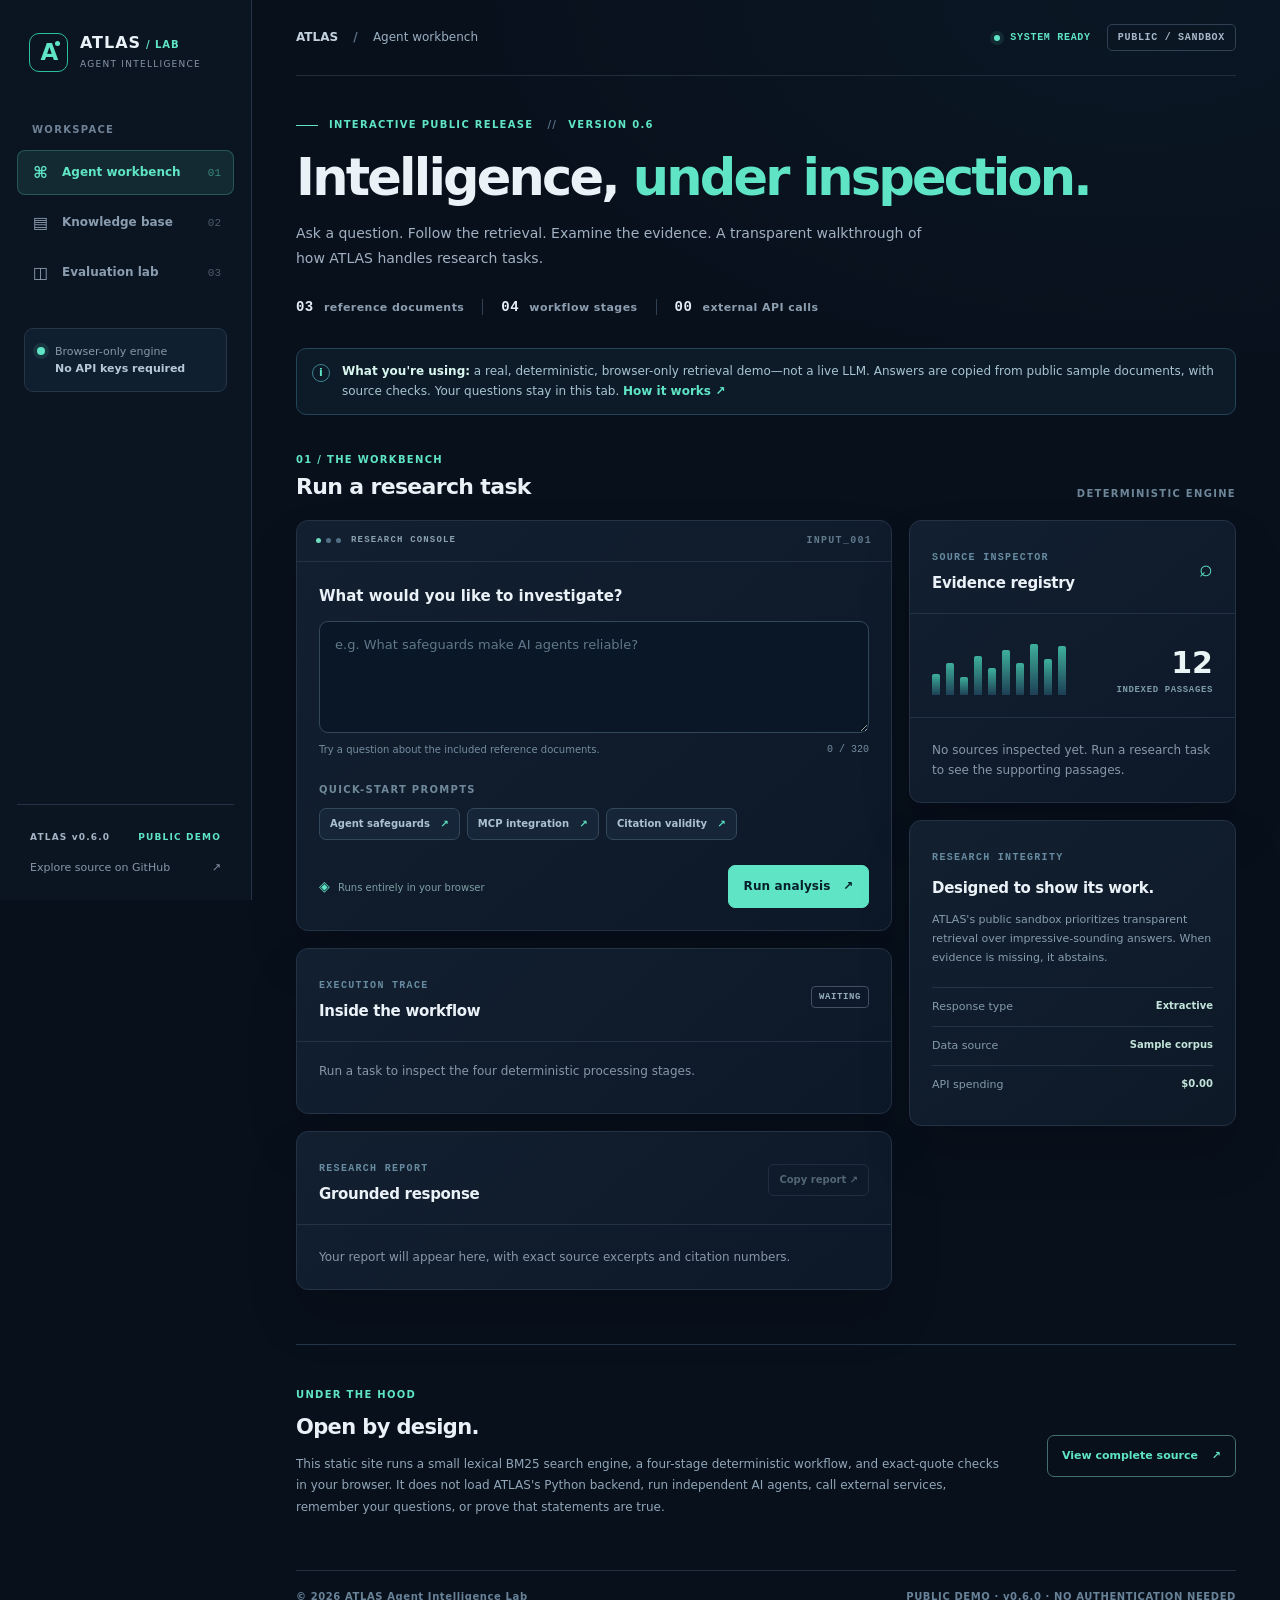
==== docs/index.html @ 7e36d21d "feat: ATLAS v0.6 browser workspace and public demo" ====
<!doctype html>
<html lang="en">
<head>
  <meta charset="utf-8">
  <meta name="viewport" content="width=device-width, initial-scale=1">
  <meta name="theme-color" content="#07101b">
  <meta name="description" content="Try the ATLAS Agent Intelligence Lab public demo: inspect document retrieval, evidence audit, and research workflow directly in your browser.">
  <meta name="referrer" content="no-referrer">
  <title>ATLAS — Public Research Demo</title>
  <link rel="icon" href="./demo/favicon.svg" type="image/svg+xml">
  <link rel="stylesheet" href="./demo/styles.css">
  <script defer src="./demo/corpus.js"></script>
  <script defer src="./demo/engine.js"></script>
  <script defer src="./demo/app.js"></script>
</head>
<body>
  <a href="#main" class="skip-link">Skip to content</a>
  <div class="shell">
    <aside class="sidebar" aria-label="Site navigation">
      <div class="brand"><span class="brand-mark" aria-hidden="true">A<span class="brand-dot"></span></span><div><div class="brand-name">ATLAS<span class="brand-sup">/ LAB</span></div><div class="brand-sub">AGENT INTELLIGENCE</div></div></div>
      <div class="nav-caption">WORKSPACE</div>
      <nav class="nav" aria-label="Demo sections">
        <button class="nav-link active" type="button" data-tab="workbench" aria-current="page"><span class="nav-icon">⌘</span> Agent workbench <span class="nav-key">01</span></button>
        <button class="nav-link" type="button" data-tab="knowledge"><span class="nav-icon">▤</span> Knowledge base <span class="nav-key">02</span></button>
        <button class="nav-link" type="button" data-tab="evaluation"><span class="nav-icon">◫</span> Evaluation lab <span class="nav-key">03</span></button>
      </nav>
      <div class="sidebar-info"><div class="info-pulse"></div><span>Browser-only engine<br><strong>No API keys required</strong></span></div>
      <div class="sidebar-bottom"><div class="version">ATLAS v0.6.0 <span>PUBLIC DEMO</span></div><a href="https://github.com/chesswiz263-hub/altas-agent-lab" target="_blank" rel="noopener noreferrer" class="external-link">Explore source on GitHub <span aria-hidden="true">↗</span></a></div>
    </aside>
    <main id="main" class="main">
      <header class="topbar"><div class="breadcrumb">ATLAS <span>/</span> <span id="breadcrumb-tab">Agent workbench</span></div><div class="top-right"><span class="online"><span class="online-dot"></span> SYSTEM READY</span><span class="session-tag">PUBLIC / SANDBOX</span></div></header>
      <section class="hero">
        <div class="eyebrow"><span class="eyebrow-line"></span> INTERACTIVE PUBLIC RELEASE <span class="separator">//</span> VERSION 0.6</div>
        <h1>Intelligence, <span>under inspection.</span></h1>
        <p>Ask a question. Follow the retrieval. Examine the evidence. A transparent walkthrough of how ATLAS handles research tasks.</p>
        <div class="hero-metrics" aria-label="Demo facts"><span><strong>03</strong> reference documents</span><i aria-hidden="true"></i><span><strong>04</strong> workflow stages</span><i aria-hidden="true"></i><span><strong>00</strong> external API calls</span></div>
      </section>
      <div class="truth-banner" role="note"><span class="truth-icon">i</span><div><strong>What you're using:</strong> a real, deterministic, browser-only retrieval demo—not a live LLM. Answers are copied from public sample documents, with source checks. Your questions stay in this tab. <a href="#about-demo" id="learn-link">How it works ↗</a></div></div>

      <section id="view-workbench" class="view" aria-labelledby="workbench-title">
        <div class="section-head"><div><div class="section-kicker">01 / THE WORKBENCH</div><h2 id="workbench-title">Run a research task</h2></div><span class="section-label">DETERMINISTIC ENGINE</span></div>
        <div class="work-grid">
          <div class="left-stack">
            <div class="panel prompt-panel"><div class="panel-top"><span class="dot-cluster"><i></i><i></i><i></i></span><span>RESEARCH CONSOLE</span><span class="panel-id">INPUT_001</span></div><form id="prompt-form"><label for="question">What would you like to investigate?</label><textarea id="question" maxlength="320" rows="3" spellcheck="true" placeholder="e.g. What safeguards make AI agents reliable?"></textarea><div class="prompt-meta"><span>Try a question about the included reference documents.</span><span id="char-count">0 / 320</span></div><div class="examples-title">QUICK-START PROMPTS</div><div class="prompt-chips"><button type="button" class="chip" data-question="What safeguards make tool-using agents reliable?">Agent safeguards <span>↗</span></button><button type="button" class="chip" data-question="How does MCP expose tools to AI applications?">MCP integration <span>↗</span></button><button type="button" class="chip" data-question="Why does a citation not prove an answer is correct?">Citation validity <span>↗</span></button></div><div class="prompt-actions"><div class="secure-note"><span>◈</span> Runs entirely in your browser</div><button id="run-button" type="submit" class="primary-btn">Run analysis <span aria-hidden="true">↗</span></button></div><p class="form-error" id="form-error" aria-live="polite"></p></form></div>
            <div class="panel trace-panel"><div class="panel-title-row"><div><span class="eyelabel">EXECUTION TRACE</span><h3>Inside the workflow</h3></div><span class="outline-badge" id="trace-state">WAITING</span></div><ol class="trace-list" id="trace-list" aria-live="polite"><li class="empty-trace">Run a task to inspect the four deterministic processing stages.</li></ol></div>
            <div class="panel report-panel" id="report-panel"><div class="panel-title-row"><div><span class="eyelabel">RESEARCH REPORT</span><h3>Grounded response</h3></div><button id="copy-report" class="subtle-btn" type="button" disabled>Copy report ↗</button></div><div id="report-body" class="report-empty">Your report will appear here, with exact source excerpts and citation numbers.</div><div id="report-foot" class="report-foot"></div></div>
          </div>
          <aside class="right-stack" aria-label="Evidence inspector"><div class="panel inspector-panel"><div class="panel-title-row"><div><span class="eyelabel">SOURCE INSPECTOR</span><h3>Evidence registry</h3></div><span class="inspector-icon">⌕</span></div><div class="inspector-top"><span class="mini-graph" aria-hidden="true"><i style="height:21px"></i><i style="height:32px"></i><i style="height:18px"></i><i style="height:39px"></i><i style="height:27px"></i><i style="height:45px"></i><i style="height:32px"></i><i style="height:51px"></i><i style="height:36px"></i><i style="height:49px"></i></span><div><strong>12</strong><span>INDEXED PASSAGES</span></div></div><div id="evidence-list" class="evidence-list"><div class="evidence-empty">No sources inspected yet. Run a research task to see the supporting passages.</div></div></div><div class="panel limitations"><span class="eyelabel">RESEARCH INTEGRITY</span><h3>Designed to show its work.</h3><p>ATLAS's public sandbox prioritizes transparent retrieval over impressive-sounding answers. When evidence is missing, it abstains.</p><div class="limit-line"><span>Response type</span><strong>Extractive</strong></div><div class="limit-line"><span>Data source</span><strong>Sample corpus</strong></div><div class="limit-line"><span>API spending</span><strong>$0.00</strong></div></div></aside>
        </div>
      </section>

      <section id="view-knowledge" class="view hidden" aria-labelledby="knowledge-title">
        <div class="section-head"><div><div class="section-kicker">02 / KNOWLEDGE BASE</div><h2 id="knowledge-title">Explore the source material</h2></div><span class="section-label">3 PUBLIC DOCUMENTS</span></div>
        <div class="panel content-panel"><p>These are the exact example guides shipped with ATLAS. The public demo indexes their 12 text passages in memory and never reads private documents. Expand any document to inspect its full contents.</p><div id="knowledge-list" class="knowledge-list"></div></div>
      </section>

      <section id="view-evaluation" class="view hidden" aria-labelledby="evaluation-title">
        <div class="section-head"><div><div class="section-kicker">03 / EVALUATION LAB</div><h2 id="evaluation-title">Measure what the demo does</h2></div><span class="section-label">SMALL DEMO BENCHMARK</span></div>
        <div class="panel content-panel eval-panel"><div class="eval-lead"><div><span class="eyelabel">SIX HAND-AUTHORED QUESTIONS</span><h3>Retrieval smoke test</h3><p>Checks whether the expected source appears in the top three results, and whether exact source snippets can be cited. These metrics do not measure truth or general intelligence.</p></div><button type="button" id="run-eval" class="primary-btn">Run evaluation ↗</button></div><div id="eval-output" class="eval-output"><p class="placeholder-eval">Run the benchmark to see per-question results and measurements.</p></div></div>
      </section>

      <section class="about" id="about-demo"><div><span class="section-kicker">UNDER THE HOOD</span><h2>Open by design.</h2><p>This static site runs a small lexical BM25 search engine, a four-stage deterministic workflow, and exact-quote checks in your browser. It does not load ATLAS's Python backend, run independent AI agents, call external services, remember your questions, or prove that statements are true.</p></div><a href="https://github.com/chesswiz263-hub/altas-agent-lab" target="_blank" rel="noopener noreferrer" class="repo-btn">View complete source <span>↗</span></a></section>
      <footer class="footer"><span>© 2026 ATLAS Agent Intelligence Lab</span><span>PUBLIC DEMO · v0.6.0 · NO AUTHENTICATION NEEDED</span></footer>
    </main>
  </div>
</body>
</html>
---- docs/demo/styles.css ----
:root{color-scheme:dark;--bg:#08101c;--surface:#101b2a;--surface2:#122133;--border:#243246;--muted:#8797a9;--text:#eaf1f7;--mint:#5fe5c5;--mint2:#2abf9e;--blue:#84b7ff;--soft:#c4d2df;--warn:#eab76a;--shadow:0 28px 50px rgba(0,0,0,.16)}
*{box-sizing:border-box}html{scroll-behavior:smooth}body{margin:0;background:var(--bg);color:var(--text);font:15px/1.6 Inter,ui-sans-serif,system-ui,-apple-system,BlinkMacSystemFont,"Segoe UI",sans-serif;-webkit-font-smoothing:antialiased}button,textarea{font:inherit}button{cursor:pointer}a{color:inherit}button:focus-visible,a:focus-visible,textarea:focus-visible,summary:focus-visible{outline:3px solid var(--mint);outline-offset:3px}.skip-link{position:absolute;z-index:100;top:-60px;left:15px;padding:12px;background:#fff;color:#000}.skip-link:focus{top:15px}.shell{display:grid;grid-template-columns:252px minmax(0,1fr);min-height:100vh}.sidebar{border-right:1px solid var(--border);background:#0b1522;display:flex;flex-direction:column;padding:29px 17px 23px;min-height:100vh;position:sticky;top:0;max-height:100vh}.brand{display:flex;align-items:center;gap:12px;padding:4px 12px 50px}.brand-mark{width:39px;height:39px;border:1px solid var(--mint2);border-radius:10px;display:flex;align-items:center;justify-content:center;font-size:23px;font-weight:850;color:var(--mint);position:relative;letter-spacing:-2px}.brand-dot{width:5px;height:5px;background:var(--mint);position:absolute;right:7px;top:7px;border-radius:50%}.brand-name{font-weight:850;letter-spacing:.06em;font-size:16px;line-height:1.1}.brand-sup{color:var(--mint);font-size:10px;margin-left:5px}.brand-sub{font-size:9px;color:var(--muted);letter-spacing:.14em;margin-top:5px}.nav-caption,.section-kicker,.eyelabel,.examples-title,.eyebrow,.section-label,.panel-top,.version,.panel-id{font-size:10px;font-weight:800;letter-spacing:.13em}.nav-caption{color:#6f8194;padding:0 15px 12px}.nav{display:flex;flex-direction:column;gap:5px}.nav-link{width:100%;border:1px solid transparent;border-radius:8px;background:transparent;color:#8a9db0;text-align:left;padding:12px 12px;display:flex;align-items:center;gap:11px;font-size:12px;font-weight:700;white-space:nowrap}.nav-link:hover{color:#e5f6f1;background:#122438}.nav-link.active{background:rgba(95,229,197,.1);border-color:rgba(95,229,197,.24);color:var(--mint)}.nav-icon{font-size:16px;width:21px;text-align:center;line-height:1}.nav-key{margin-left:auto;opacity:.5;font:11px ui-monospace,monospace}.sidebar-info{margin:32px 7px 0;padding:14px 12px;background:#101f2f;border:1px solid #243648;border-radius:9px;display:flex;gap:10px;color:var(--muted);font-size:11px;line-height:1.55}.sidebar-info strong{color:#b7c9d8;font-weight:600}.info-pulse,.online-dot{height:8px;width:8px;background:var(--mint);border-radius:50%;flex:none;box-shadow:0 0 0 4px rgba(95,229,197,.1);margin-top:4px}.sidebar-bottom{margin-top:auto;padding:25px 13px 0;border-top:1px solid var(--border)}.version{color:#a5b3c4;display:flex;justify-content:space-between;gap:8px;font-size:9px}.version span{color:var(--mint);font-size:9px}.external-link{display:flex;justify-content:space-between;font-size:11px;color:var(--muted);text-decoration:none;margin-top:15px}.external-link:hover{color:var(--mint)}.main{padding:0 44px;min-width:0;background:radial-gradient(ellipse 800px 450px at 86% 0,rgba(30,83,103,.10),transparent 85%),var(--bg)}.topbar{min-height:76px;border-bottom:1px solid #202d3c;display:flex;justify-content:space-between;align-items:center;gap:10px}.breadcrumb{font-size:12px;font-weight:700;color:var(--soft)}.breadcrumb>span:first-child{padding:0 11px;color:#587088}.breadcrumb>span:last-child{font-weight:500;color:#9aaec0}.top-right{display:flex;align-items:center;gap:16px}.online,.session-tag{font:700 10px ui-monospace,monospace;letter-spacing:.07em}.online{color:var(--mint);display:flex;align-items:center;gap:10px}.online-dot{height:6px;width:6px;margin:0}.session-tag{border:1px solid #314154;color:#a8b8c9;padding:7px 10px;border-radius:5px}.hero{padding:41px 0 30px}.eyebrow{color:var(--mint);display:flex;align-items:center;gap:11px}.eyebrow-line{height:1px;width:22px;background:var(--mint)}.separator{color:#567289;margin-left:3px}.hero h1{font-size:clamp(30px,4vw,51px);letter-spacing:-.055em;line-height:1.1;margin:17px 0 15px;font-weight:790}.hero h1 span{color:var(--mint)}.hero p{max-width:650px;color:#a1b1c2;margin:0;font-size:14px;line-height:1.75}.hero-metrics{display:flex;align-items:center;gap:18px;margin-top:26px;flex-wrap:wrap;color:#8c9eaf;font-size:11px;font-weight:600;letter-spacing:.04em}.hero-metrics strong{color:#e5f0f8;font-size:14px;margin-right:6px;font-family:ui-monospace,monospace}.hero-metrics i{height:16px;width:1px;background:#314154}.truth-banner{background:rgba(50,102,120,.12);border:1px solid #234557;display:flex;gap:12px;align-items:flex-start;border-radius:10px;padding:13px 15px;font-size:12px;color:#a7c5d0;line-height:1.6;margin-bottom:37px}.truth-banner strong{color:#d9f7ef}.truth-banner a{color:var(--mint);font-weight:700;text-decoration:none}.truth-icon{border:1px solid #3b8590;width:18px;height:18px;line-height:16px;border-radius:50%;text-align:center;color:var(--mint);font-size:11px;font-weight:800;flex:none;margin-top:2px}.section-head{display:flex;align-items:flex-end;justify-content:space-between;gap:10px;margin-bottom:18px}.section-kicker{color:var(--mint);margin-bottom:4px}.section-head h2,.about h2{font-size:22px;line-height:1.35;letter-spacing:-.03em;margin:0}.section-label{color:#6d8799}.work-grid{display:grid;grid-template-columns:minmax(0,1.55fr) minmax(270px,.85fr);gap:17px}.left-stack,.right-stack{display:flex;flex-direction:column;gap:17px;min-width:0}.panel{background:linear-gradient(140deg,rgba(19,32,48,.98),rgba(13,25,39,.98));border:1px solid var(--border);border-radius:12px;box-shadow:var(--shadow);overflow:hidden}.panel-top{height:41px;border-bottom:1px solid var(--border);display:flex;align-items:center;gap:10px;padding:0 19px;color:#8ba2b3;font-family:ui-monospace,monospace;font-size:9px}.dot-cluster{display:flex;gap:5px}.dot-cluster i{height:5px;width:5px;border-radius:50%;background:#517087}.dot-cluster i:first-child{background:#6edcbf}.panel-id{margin-left:auto;color:#60798b}.prompt-panel form{padding:22px}.prompt-panel label{display:block;font-size:15px;font-weight:750;margin-bottom:13px}.prompt-panel textarea{display:block;resize:vertical;min-height:112px;max-height:270px;width:100%;border:1px solid #34485a;background:#091727;border-radius:9px;padding:13px 15px;color:#edf8ff;font-size:13px;line-height:1.55;transition:border-color .15s}.prompt-panel textarea:focus{outline:none;border-color:var(--mint)}.prompt-panel textarea::placeholder{color:#61788a}.prompt-meta{display:flex;justify-content:space-between;gap:12px;font-size:10px;color:#758ca0;margin-top:9px}.prompt-meta span:last-child{font-family:ui-monospace,monospace;white-space:nowrap}.examples-title{color:#6f899b;margin-top:24px;margin-bottom:10px}.prompt-chips{display:flex;gap:7px;flex-wrap:wrap}.chip{border:1px solid #34485b;border-radius:7px;background:#162638;color:#abc1d2;padding:7px 10px;font-size:10px;font-weight:700}.chip:hover{background:#20374a;border-color:#52ae9e;color:#e5fff6}.chip span{color:var(--mint);padding-left:7px}.prompt-actions{display:flex;justify-content:space-between;align-items:center;gap:12px;margin-top:25px}.secure-note{font-size:10px;color:#7f9fa3}.secure-note span{color:var(--mint);font-size:14px;margin-right:5px}.primary-btn{border:1px solid var(--mint);border-radius:7px;background:var(--mint);color:#05202a;padding:11px 15px;font-size:12px;font-weight:850;letter-spacing:.01em;white-space:nowrap;transition:background .15s,transform .15s}.primary-btn:hover{background:#9af5db;transform:translateY(-1px)}.primary-btn span{padding-left:8px}.form-error{font-size:12px;color:#ffb6b1;margin:9px 0 0;min-height:0}.form-error:empty{display:none}.panel-title-row{display:flex;align-items:center;justify-content:space-between;padding:22px 22px 18px;gap:12px;border-bottom:1px solid var(--border)}.eyelabel{color:#678ba0;font-family:ui-monospace,monospace}.panel-title-row h3,.limitations h3,.eval-lead h3{font-size:15px;margin:4px 0 0;letter-spacing:-.02em}.outline-badge{border:1px solid #415163;border-radius:4px;color:#95adbc;font:700 9px ui-monospace,monospace;letter-spacing:.07em;padding:5px 7px}.outline-badge.done{border-color:#2d8b79;color:var(--mint);background:rgba(95,229,197,.06)}.trace-list{list-style:none;margin:0;padding:13px 22px 18px;counter-reset:step}.trace-list li{position:relative;padding:9px 0 9px 37px;border-left:1px solid #315064;margin-left:10px}.trace-list li:not(.empty-trace)::before{counter-increment:step;content:counter(step);position:absolute;left:-11px;top:11px;background:#102a32;border:1px solid #3b9c89;color:var(--mint);border-radius:50%;width:21px;height:21px;text-align:center;line-height:19px;font:700 10px ui-monospace,monospace}.trace-list .empty-trace{border:none;margin:0;padding:7px 0 14px;color:var(--muted);font-size:12px}.trace-label{font-size:12px;font-weight:750;color:#daebef}.trace-detail{font-size:11px;color:#889db0;margin-top:2px;line-height:1.55}.subtle-btn{border:1px solid #334a5a;background:transparent;border-radius:6px;padding:7px 10px;color:#a7c3c9;font-size:10px;font-weight:700}.subtle-btn:not(:disabled):hover{border-color:var(--mint);color:var(--mint)}.subtle-btn:disabled{opacity:.45;cursor:not-allowed}.report-empty,.evidence-empty{font-size:12px;color:var(--muted);padding:22px;line-height:1.7}.report-text{padding:18px 22px 6px}.report-status{display:flex;align-items:center;gap:8px;color:var(--mint);font-weight:750;font-size:11px;margin-bottom:13px}.report-status.warn{color:var(--warn)}.report-entry{font-size:13px;color:#c9d8e4;line-height:1.7;margin:0 0 14px}.citation-tag{color:var(--mint);font:700 11px ui-monospace,monospace;padding-left:4px}.report-foot{color:#7694a5;border-top:1px solid var(--border);padding:10px 22px;font-size:10px}.report-foot:empty{display:none}.inspector-icon{color:var(--mint);font-size:23px}.inspector-top{display:flex;align-items:end;justify-content:space-between;padding:22px;border-bottom:1px solid var(--border);gap:14px}.mini-graph{height:59px;display:flex;gap:6px;align-items:flex-end}.mini-graph i{width:8px;border-radius:2px 2px 0 0;background:linear-gradient(180deg,#4de1c0,#224a62);opacity:.75}.inspector-top>div{display:flex;flex-direction:column;align-items:flex-end}.inspector-top strong{font-size:30px;line-height:1;font-weight:800;color:#e9f4f5}.inspector-top div span{font:700 9px ui-monospace,monospace;color:#7d9ca8;letter-spacing:.07em;margin-top:7px}.evidence-card{padding:17px 19px;border-bottom:1px solid var(--border)}.evidence-card:last-child{border-bottom:0}.evidence-title{display:flex;align-items:center;justify-content:space-between;gap:8px;font-size:11px;font-weight:800}.evidence-title span{color:var(--mint);font-family:ui-monospace,monospace}.evidence-card p{font-size:11px;line-height:1.65;color:#98acbc;margin:9px 0}.evidence-card a{font-size:10px;color:var(--mint);text-decoration:none}.evidence-card a:hover{text-decoration:underline}.limitations{padding:22px}.limitations h3{margin-top:9px}.limitations p{color:#879daf;font-size:11px;line-height:1.7;margin:11px 0 20px}.limit-line{display:flex;justify-content:space-between;border-top:1px solid var(--border);padding:10px 0;font-size:11px}.limit-line span{color:#849aab}.limit-line strong{color:#c2e3d9;font-size:10px}.view.hidden{display:none}.content-panel{padding:24px}.content-panel>p{font-size:13px;color:#95aabd;margin-top:0;max-width:730px}.knowledge-list{display:grid;gap:13px}.doc-card{border:1px solid #2a4351;background:#0d1b2b;border-radius:8px;padding:14px 16px}.doc-card summary{cursor:pointer;display:flex;gap:15px;align-items:center;list-style:none}.doc-card summary::-webkit-details-marker{display:none}.doc-index{border:1px solid #3a8f86;background:#102d31;border-radius:7px;padding:9px 11px;color:var(--mint);font:800 12px ui-monospace,monospace}.doc-name{font-size:13px;font-weight:750}.doc-sub{font-size:10px;color:#7490a4}.doc-expand{margin-left:auto;color:#8cb5ad;font-size:20px}.doc-card[open] .doc-expand{transform:rotate(45deg)}.doc-body{margin-top:16px;border-top:1px solid #2a4351;padding-top:8px}.doc-body p{font-size:12px;color:#9eb3c3;line-height:1.8}.doc-body a{font-size:11px;color:var(--mint);text-decoration:none}.eval-lead{display:flex;justify-content:space-between;align-items:center;gap:15px}.eval-lead h3{font-size:20px}.eval-lead p{font-size:12px;color:#92aabd;max-width:580px}.eval-output{margin-top:20px}.placeholder-eval{border-top:1px solid var(--border);padding-top:22px;color:var(--muted);font-size:12px}.eval-stats{display:grid;grid-template-columns:repeat(2,minmax(0,1fr));gap:12px}.eval-stat{border:1px solid #2a4651;border-radius:8px;padding:15px;background:#101f2c}.eval-stat strong{font-size:27px;color:var(--mint);display:block}.eval-stat span{font-size:10px;color:#8faaba;letter-spacing:.07em}.eval-table{width:100%;border-collapse:collapse;margin-top:20px;font-size:11px}.eval-table th,.eval-table td{text-align:left;padding:11px 8px;border-bottom:1px solid var(--border);vertical-align:top}.eval-table th{color:#88a7ba;font-size:10px}.pass{color:var(--mint);font-weight:750}.fail{color:var(--warn);font-weight:750}.eval-disclaimer{font-size:11px;color:#91a8b8;border:1px solid #2d4858;padding:11px;border-radius:7px;margin-top:18px}.about{border-top:1px solid #233548;display:flex;align-items:center;justify-content:space-between;gap:30px;margin-top:54px;padding:36px 0 40px}.about h2{font-size:21px;margin-top:8px}.about p{color:#91a6b7;font-size:12px;max-width:710px;line-height:1.8}.repo-btn{white-space:nowrap;text-decoration:none;border:1px solid #426f73;border-radius:7px;padding:11px 14px;color:var(--mint);font-size:11px;font-weight:750}.repo-btn span{margin-left:10px}.repo-btn:hover{background:#123537}.footer{border-top:1px solid #223044;padding:18px 0 25px;display:flex;justify-content:space-between;gap:12px;color:#688298;font-size:10px;font-weight:700;letter-spacing:.06em}
@media(max-width:1120px){.main{padding:0 24px}.shell{grid-template-columns:224px minmax(0,1fr)}.work-grid{grid-template-columns:minmax(0,1fr)}.right-stack{display:grid;grid-template-columns:1fr 1fr;align-items:start}.evidence-list{max-height:350px;overflow:auto}}
@media(max-width:790px){.shell{display:block}.sidebar{position:static;min-height:auto;max-height:none;border-right:0;border-bottom:1px solid var(--border);padding:15px}.brand{padding:0 4px 14px}.nav-caption,.sidebar-info,.sidebar-bottom{display:none}.nav{flex-direction:row;overflow:auto}.nav-link{padding:9px;justify-content:center;flex:1;min-width:max-content;font-size:10px}.nav-key{display:none}.main{padding:0 17px}.topbar{min-height:54px}.hero{padding:31px 0 25px}.hero h1{font-size:clamp(29px,7vw,40px)}.work-grid,.right-stack{display:grid;grid-template-columns:1fr}.session-tag{display:none}.section-label{display:none}.about{align-items:flex-start;flex-direction:column}.footer{flex-direction:column}.eval-lead{align-items:flex-start;flex-direction:column}}
@media(max-width:440px){.top-right .online{font-size:9px}.hero-metrics{gap:9px}.hero-metrics span{font-size:10px}.hero-metrics strong{font-size:11px}.prompt-actions{align-items:stretch;flex-direction:column}.secure-note{order:2}.prompt-chips{flex-direction:column}.chip{text-align:left}.panel-title-row{padding:17px}.prompt-panel form{padding:16px}.eval-stats{grid-template-columns:1fr}.eval-table{font-size:10px}}
@media(prefers-reduced-motion:reduce){html{scroll-behavior:auto}*,*:before,*:after{transition:none!important;animation:none!important}}
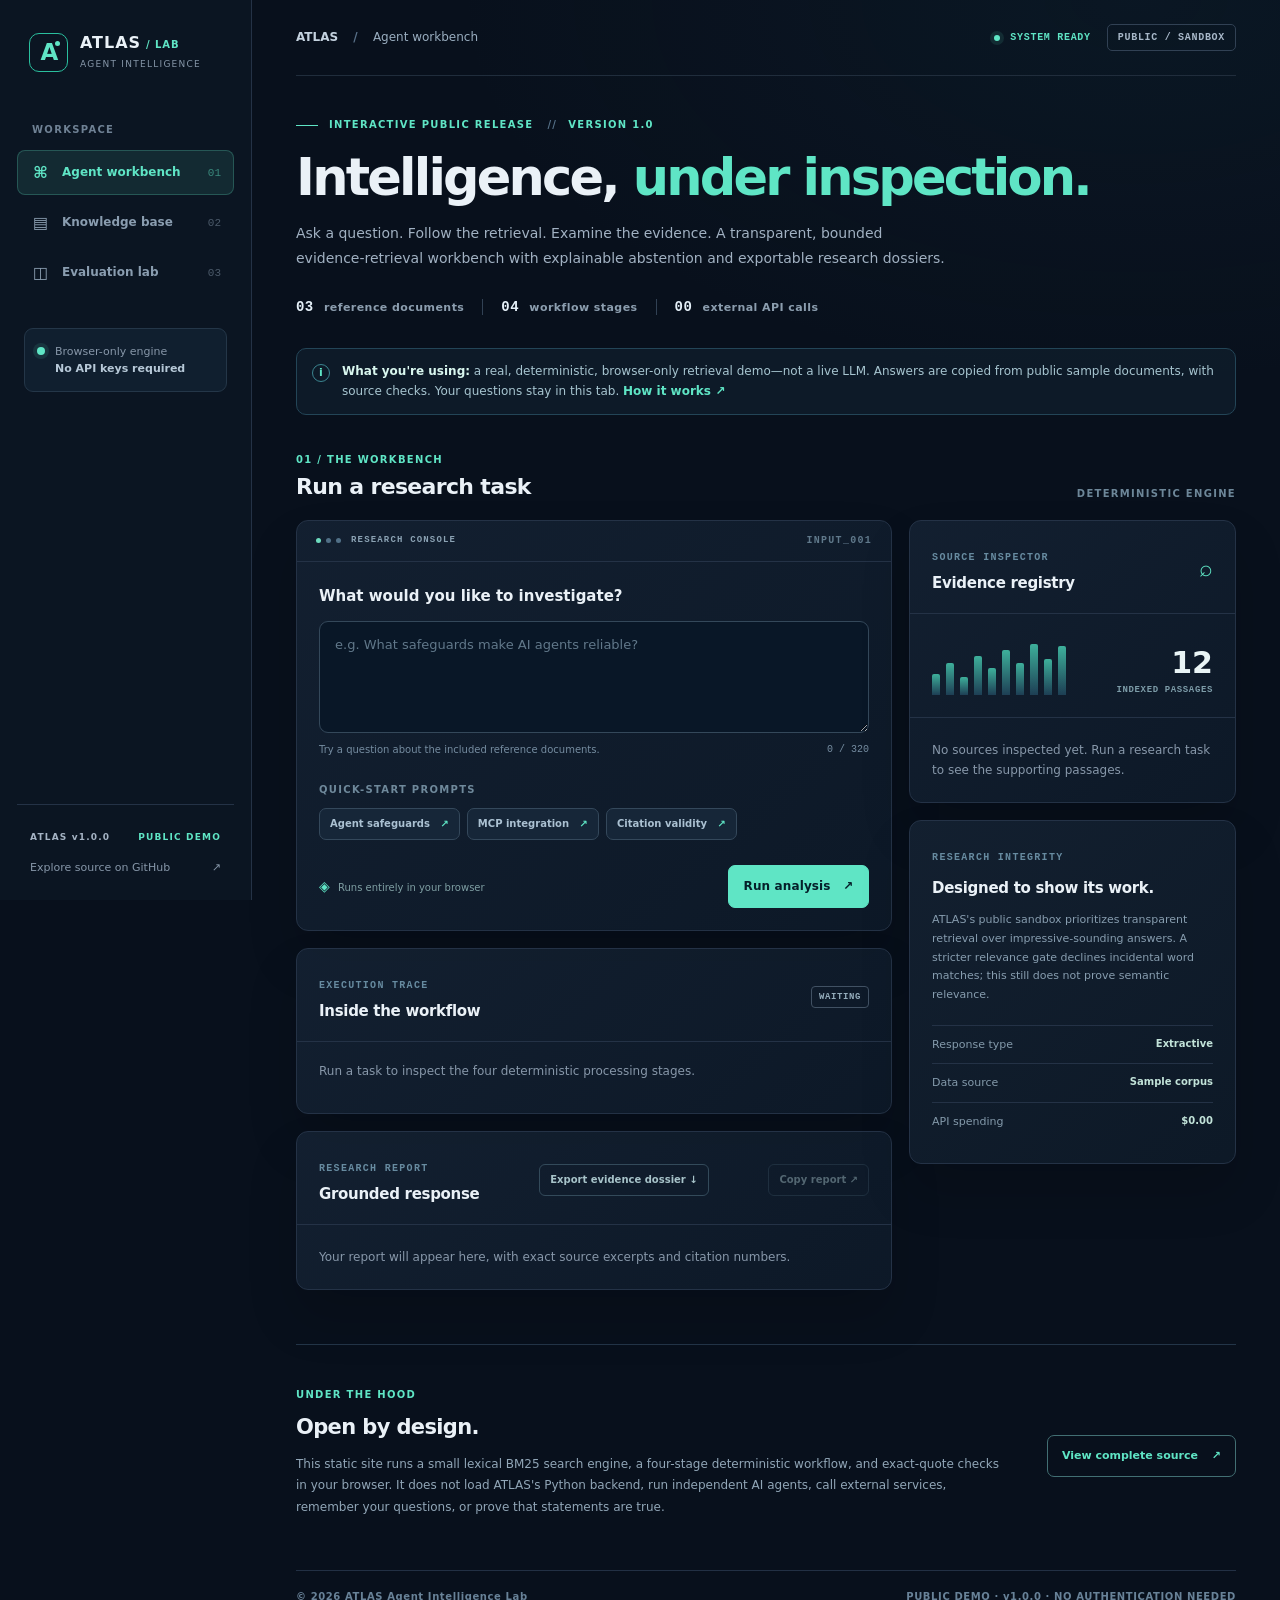
==== commit 9d29963c: "ATLAS v1.0 evidence-first research foundations" ====
--- a/docs/index.html
+++ b/docs/index.html
@@ -25,14 +25,14 @@
         <button class="nav-link" type="button" data-tab="evaluation"><span class="nav-icon">◫</span> Evaluation lab <span class="nav-key">03</span></button>
       </nav>
       <div class="sidebar-info"><div class="info-pulse"></div><span>Browser-only engine<br><strong>No API keys required</strong></span></div>
-      <div class="sidebar-bottom"><div class="version">ATLAS v0.6.0 <span>PUBLIC DEMO</span></div><a href="https://github.com/chesswiz263-hub/altas-agent-lab" target="_blank" rel="noopener noreferrer" class="external-link">Explore source on GitHub <span aria-hidden="true">↗</span></a></div>
+      <div class="sidebar-bottom"><div class="version">ATLAS v1.0.0 <span>PUBLIC DEMO</span></div><a href="https://github.com/chesswiz263-hub/atlas-agent-lab" target="_blank" rel="noopener noreferrer" class="external-link">Explore source on GitHub <span aria-hidden="true">↗</span></a></div>
     </aside>
     <main id="main" class="main">
       <header class="topbar"><div class="breadcrumb">ATLAS <span>/</span> <span id="breadcrumb-tab">Agent workbench</span></div><div class="top-right"><span class="online"><span class="online-dot"></span> SYSTEM READY</span><span class="session-tag">PUBLIC / SANDBOX</span></div></header>
       <section class="hero">
-        <div class="eyebrow"><span class="eyebrow-line"></span> INTERACTIVE PUBLIC RELEASE <span class="separator">//</span> VERSION 0.6</div>
+        <div class="eyebrow"><span class="eyebrow-line"></span> INTERACTIVE PUBLIC RELEASE <span class="separator">//</span> VERSION 1.0</div>
         <h1>Intelligence, <span>under inspection.</span></h1>
-        <p>Ask a question. Follow the retrieval. Examine the evidence. A transparent walkthrough of how ATLAS handles research tasks.</p>
+        <p>Ask a question. Follow the retrieval. Examine the evidence. A transparent, bounded evidence-retrieval workbench with explainable abstention and exportable research dossiers.</p>
         <div class="hero-metrics" aria-label="Demo facts"><span><strong>03</strong> reference documents</span><i aria-hidden="true"></i><span><strong>04</strong> workflow stages</span><i aria-hidden="true"></i><span><strong>00</strong> external API calls</span></div>
       </section>
       <div class="truth-banner" role="note"><span class="truth-icon">i</span><div><strong>What you're using:</strong> a real, deterministic, browser-only retrieval demo—not a live LLM. Answers are copied from public sample documents, with source checks. Your questions stay in this tab. <a href="#about-demo" id="learn-link">How it works ↗</a></div></div>
@@ -43,9 +43,9 @@
           <div class="left-stack">
             <div class="panel prompt-panel"><div class="panel-top"><span class="dot-cluster"><i></i><i></i><i></i></span><span>RESEARCH CONSOLE</span><span class="panel-id">INPUT_001</span></div><form id="prompt-form"><label for="question">What would you like to investigate?</label><textarea id="question" maxlength="320" rows="3" spellcheck="true" placeholder="e.g. What safeguards make AI agents reliable?"></textarea><div class="prompt-meta"><span>Try a question about the included reference documents.</span><span id="char-count">0 / 320</span></div><div class="examples-title">QUICK-START PROMPTS</div><div class="prompt-chips"><button type="button" class="chip" data-question="What safeguards make tool-using agents reliable?">Agent safeguards <span>↗</span></button><button type="button" class="chip" data-question="How does MCP expose tools to AI applications?">MCP integration <span>↗</span></button><button type="button" class="chip" data-question="Why does a citation not prove an answer is correct?">Citation validity <span>↗</span></button></div><div class="prompt-actions"><div class="secure-note"><span>◈</span> Runs entirely in your browser</div><button id="run-button" type="submit" class="primary-btn">Run analysis <span aria-hidden="true">↗</span></button></div><p class="form-error" id="form-error" aria-live="polite"></p></form></div>
             <div class="panel trace-panel"><div class="panel-title-row"><div><span class="eyelabel">EXECUTION TRACE</span><h3>Inside the workflow</h3></div><span class="outline-badge" id="trace-state">WAITING</span></div><ol class="trace-list" id="trace-list" aria-live="polite"><li class="empty-trace">Run a task to inspect the four deterministic processing stages.</li></ol></div>
-            <div class="panel report-panel" id="report-panel"><div class="panel-title-row"><div><span class="eyelabel">RESEARCH REPORT</span><h3>Grounded response</h3></div><button id="copy-report" class="subtle-btn" type="button" disabled>Copy report ↗</button></div><div id="report-body" class="report-empty">Your report will appear here, with exact source excerpts and citation numbers.</div><div id="report-foot" class="report-foot"></div></div>
+            <div class="panel report-panel" id="report-panel"><div class="panel-title-row"><div><span class="eyelabel">RESEARCH REPORT</span><h3>Grounded response</h3></div><button id="export-dossier" class="subtle-btn" type="button">Export evidence dossier ↓</button><button id="copy-report" class="subtle-btn" type="button" disabled>Copy report ↗</button></div><div id="report-body" class="report-empty">Your report will appear here, with exact source excerpts and citation numbers.</div><div id="report-foot" class="report-foot"></div></div>
           </div>
-          <aside class="right-stack" aria-label="Evidence inspector"><div class="panel inspector-panel"><div class="panel-title-row"><div><span class="eyelabel">SOURCE INSPECTOR</span><h3>Evidence registry</h3></div><span class="inspector-icon">⌕</span></div><div class="inspector-top"><span class="mini-graph" aria-hidden="true"><i style="height:21px"></i><i style="height:32px"></i><i style="height:18px"></i><i style="height:39px"></i><i style="height:27px"></i><i style="height:45px"></i><i style="height:32px"></i><i style="height:51px"></i><i style="height:36px"></i><i style="height:49px"></i></span><div><strong>12</strong><span>INDEXED PASSAGES</span></div></div><div id="evidence-list" class="evidence-list"><div class="evidence-empty">No sources inspected yet. Run a research task to see the supporting passages.</div></div></div><div class="panel limitations"><span class="eyelabel">RESEARCH INTEGRITY</span><h3>Designed to show its work.</h3><p>ATLAS's public sandbox prioritizes transparent retrieval over impressive-sounding answers. When evidence is missing, it abstains.</p><div class="limit-line"><span>Response type</span><strong>Extractive</strong></div><div class="limit-line"><span>Data source</span><strong>Sample corpus</strong></div><div class="limit-line"><span>API spending</span><strong>$0.00</strong></div></div></aside>
+          <aside class="right-stack" aria-label="Evidence inspector"><div class="panel inspector-panel"><div class="panel-title-row"><div><span class="eyelabel">SOURCE INSPECTOR</span><h3>Evidence registry</h3></div><span class="inspector-icon">⌕</span></div><div class="inspector-top"><span class="mini-graph" aria-hidden="true"><i style="height:21px"></i><i style="height:32px"></i><i style="height:18px"></i><i style="height:39px"></i><i style="height:27px"></i><i style="height:45px"></i><i style="height:32px"></i><i style="height:51px"></i><i style="height:36px"></i><i style="height:49px"></i></span><div><strong>12</strong><span>INDEXED PASSAGES</span></div></div><div id="evidence-list" class="evidence-list"><div class="evidence-empty">No sources inspected yet. Run a research task to see the supporting passages.</div></div></div><div class="panel limitations"><span class="eyelabel">RESEARCH INTEGRITY</span><h3>Designed to show its work.</h3><p>ATLAS's public sandbox prioritizes transparent retrieval over impressive-sounding answers. A stricter relevance gate declines incidental word matches; this still does not prove semantic relevance.</p><div class="limit-line"><span>Response type</span><strong>Extractive</strong></div><div class="limit-line"><span>Data source</span><strong>Sample corpus</strong></div><div class="limit-line"><span>API spending</span><strong>$0.00</strong></div></div></aside>
         </div>
       </section>
 
@@ -59,8 +59,8 @@
         <div class="panel content-panel eval-panel"><div class="eval-lead"><div><span class="eyelabel">SIX HAND-AUTHORED QUESTIONS</span><h3>Retrieval smoke test</h3><p>Checks whether the expected source appears in the top three results, and whether exact source snippets can be cited. These metrics do not measure truth or general intelligence.</p></div><button type="button" id="run-eval" class="primary-btn">Run evaluation ↗</button></div><div id="eval-output" class="eval-output"><p class="placeholder-eval">Run the benchmark to see per-question results and measurements.</p></div></div>
       </section>
 
-      <section class="about" id="about-demo"><div><span class="section-kicker">UNDER THE HOOD</span><h2>Open by design.</h2><p>This static site runs a small lexical BM25 search engine, a four-stage deterministic workflow, and exact-quote checks in your browser. It does not load ATLAS's Python backend, run independent AI agents, call external services, remember your questions, or prove that statements are true.</p></div><a href="https://github.com/chesswiz263-hub/altas-agent-lab" target="_blank" rel="noopener noreferrer" class="repo-btn">View complete source <span>↗</span></a></section>
-      <footer class="footer"><span>© 2026 ATLAS Agent Intelligence Lab</span><span>PUBLIC DEMO · v0.6.0 · NO AUTHENTICATION NEEDED</span></footer>
+      <section class="about" id="about-demo"><div><span class="section-kicker">UNDER THE HOOD</span><h2>Open by design.</h2><p>This static site runs a small lexical BM25 search engine, a four-stage deterministic workflow, and exact-quote checks in your browser. It does not load ATLAS's Python backend, run independent AI agents, call external services, remember your questions, or prove that statements are true.</p></div><a href="https://github.com/chesswiz263-hub/atlas-agent-lab" target="_blank" rel="noopener noreferrer" class="repo-btn">View complete source <span>↗</span></a></section>
+      <footer class="footer"><span>© 2026 ATLAS Agent Intelligence Lab</span><span>PUBLIC DEMO · v1.0.0 · NO AUTHENTICATION NEEDED</span></footer>
     </main>
   </div>
 </body>
